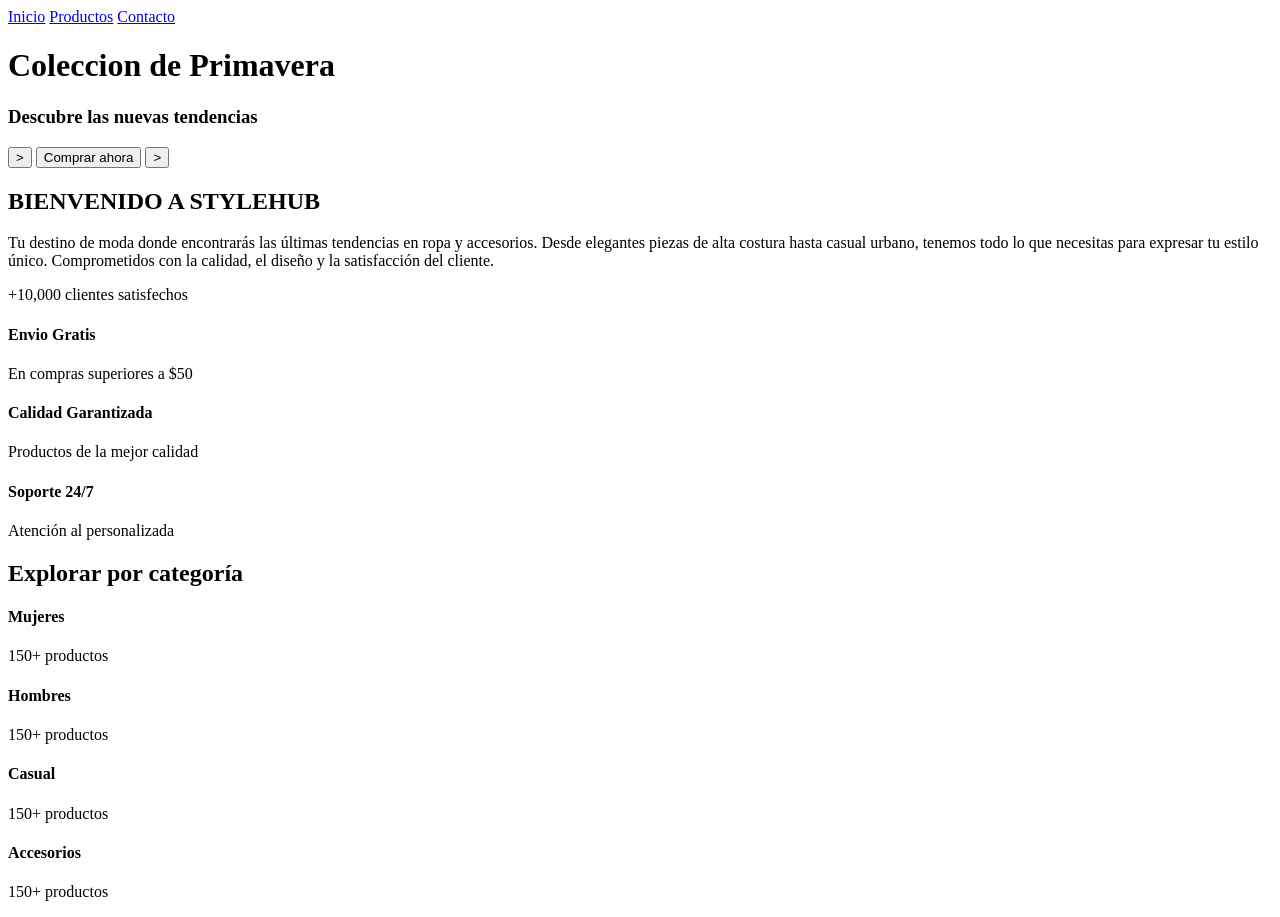
==== index.html @ bb552a4f "feat: structure and file about the images created." ====
<!DOCTYPE html>
<html lang="en">
<head>
    <meta charset="UTF-8">
    <meta name="viewport" content="width=device-width, initial-scale=1.0">
    <title>StyleHub</title>
</head>
<body>
    <nav>
        <a href="index.html">Inicio</a>
        <a href="productos.html">Productos</a>
        <a href="contacto.html">Contacto</a>
    </nav>
    <div class="Home-hero">
        <h1>Coleccion de Primavera</h1>
        <h3> Descubre las nuevas tendencias</h3>
        <button>></button>
        <button>Comprar ahora</button>
        <button>></button>
    </div>
     
    <div class="bienvenida">
        <h2>BIENVENIDO A STYLEHUB</h2>
        <p>Tu destino de moda donde encontrarás las últimas tendencias en ropa y accesorios. Desde elegantes piezas de alta costura hasta casual urbano, tenemos todo lo que necesitas para expresar tu estilo único. Comprometidos con la calidad, el diseño y la satisfacción del cliente.</p>
        <p>+10,000 clientes satisfechos</p>
    </div>

    <section class="caracteristicas">
<div class="contenedores">
<div class="EnvioGratis">
    <h4>Envio Gratis</h4>
    <p>En compras superiores a $50</p>
</div>
<div class="CalidadGarantizada">
    <h4>Calidad Garantizada</h4>
    <p>Productos de la mejor calidad</p>
</div>

<div class="Soporte24/7">
    <h4>Soporte 24/7</h4>
    <p>Atención al personalizada</p>
</div>

</div>
</section>

<section class="ExplorarPorCategoria">
    <h2>Explorar por categoría</h2>
    <div class="categorias">
        <div class="Mujeres">
            <h4>Mujeres</h4>
            <p>150+ productos</p>
        </div>

        
        <div class="Hombres">
            <h4>Hombres</h4>
            <p>150+ productos</p>
        </div>
        
        <div class="Casual">
            <h4>Casual</h4>
            <p>150+ productos</p>
        </div>
        
        <div class="Accesorios">
            <h4>Accesorios</h4>
            <p>150+ productos</p>
        </div>
    </div>

</section>
    
</body>
</html>
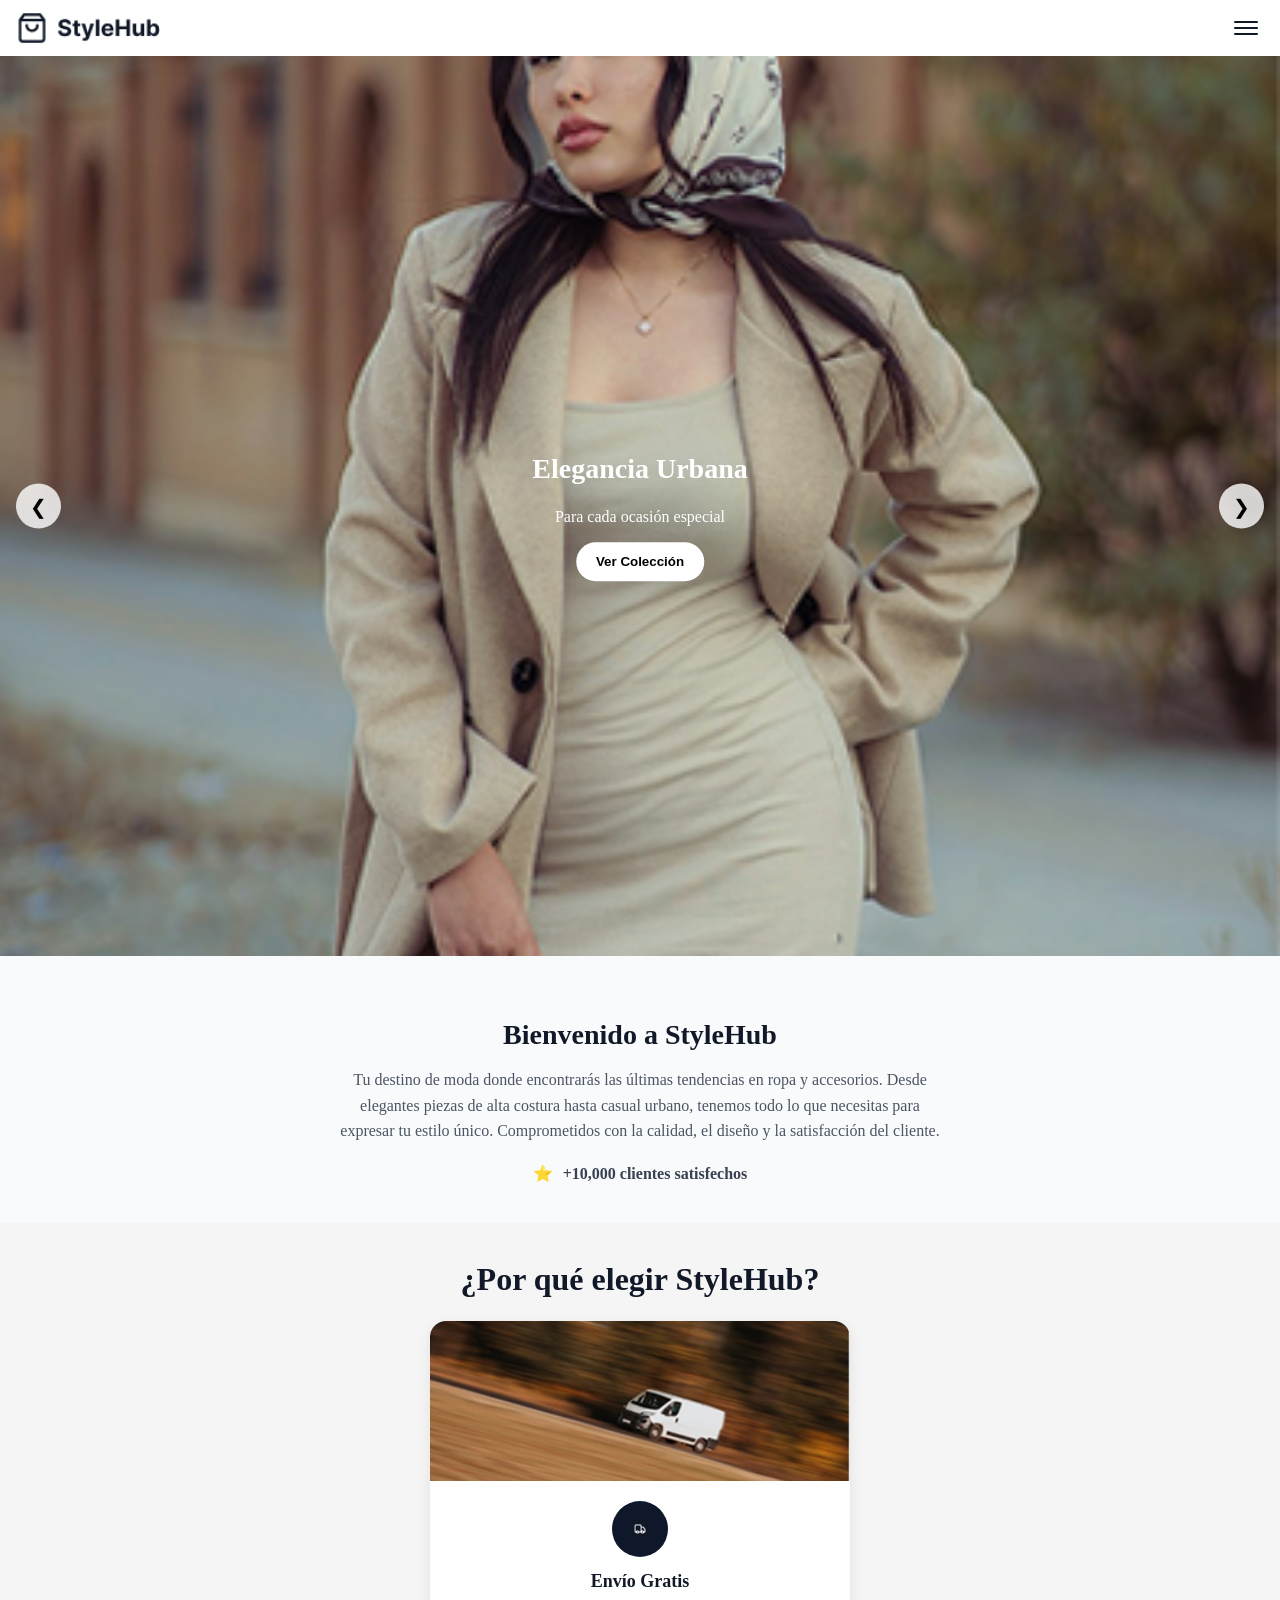
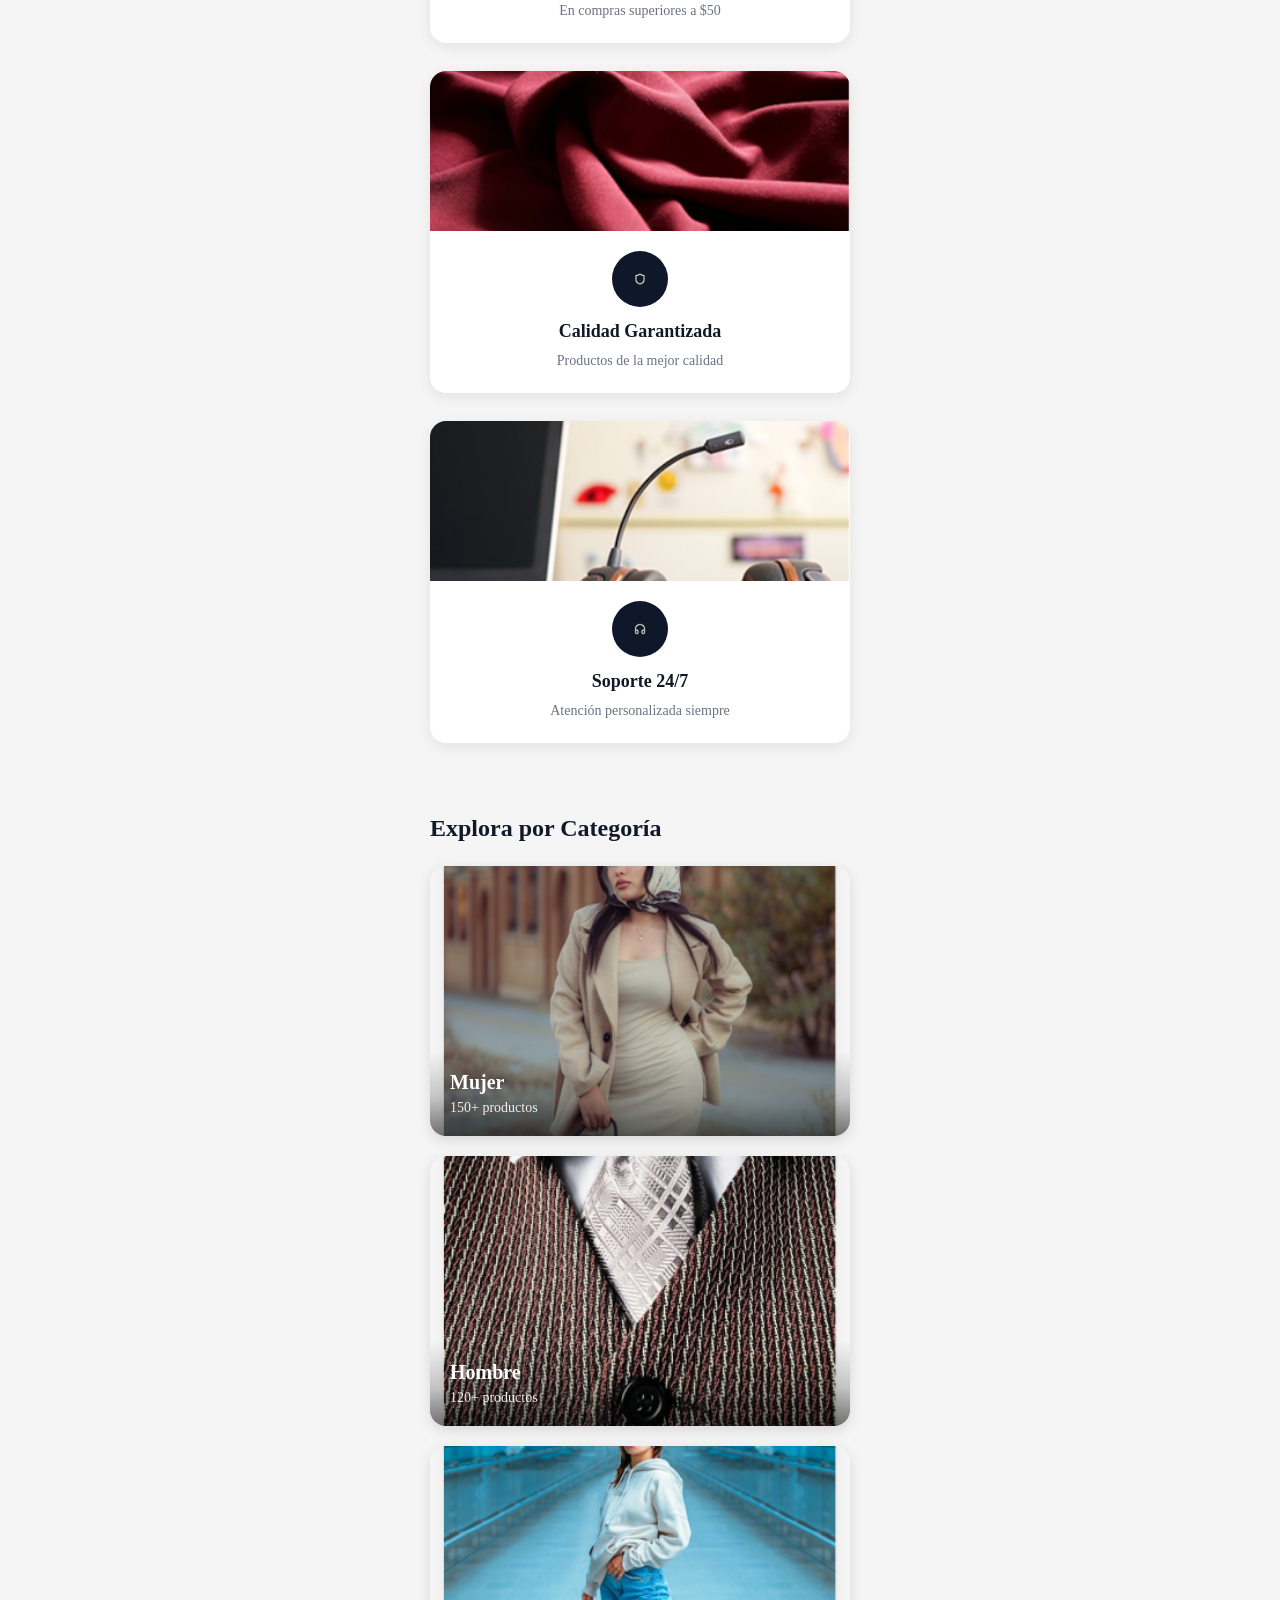
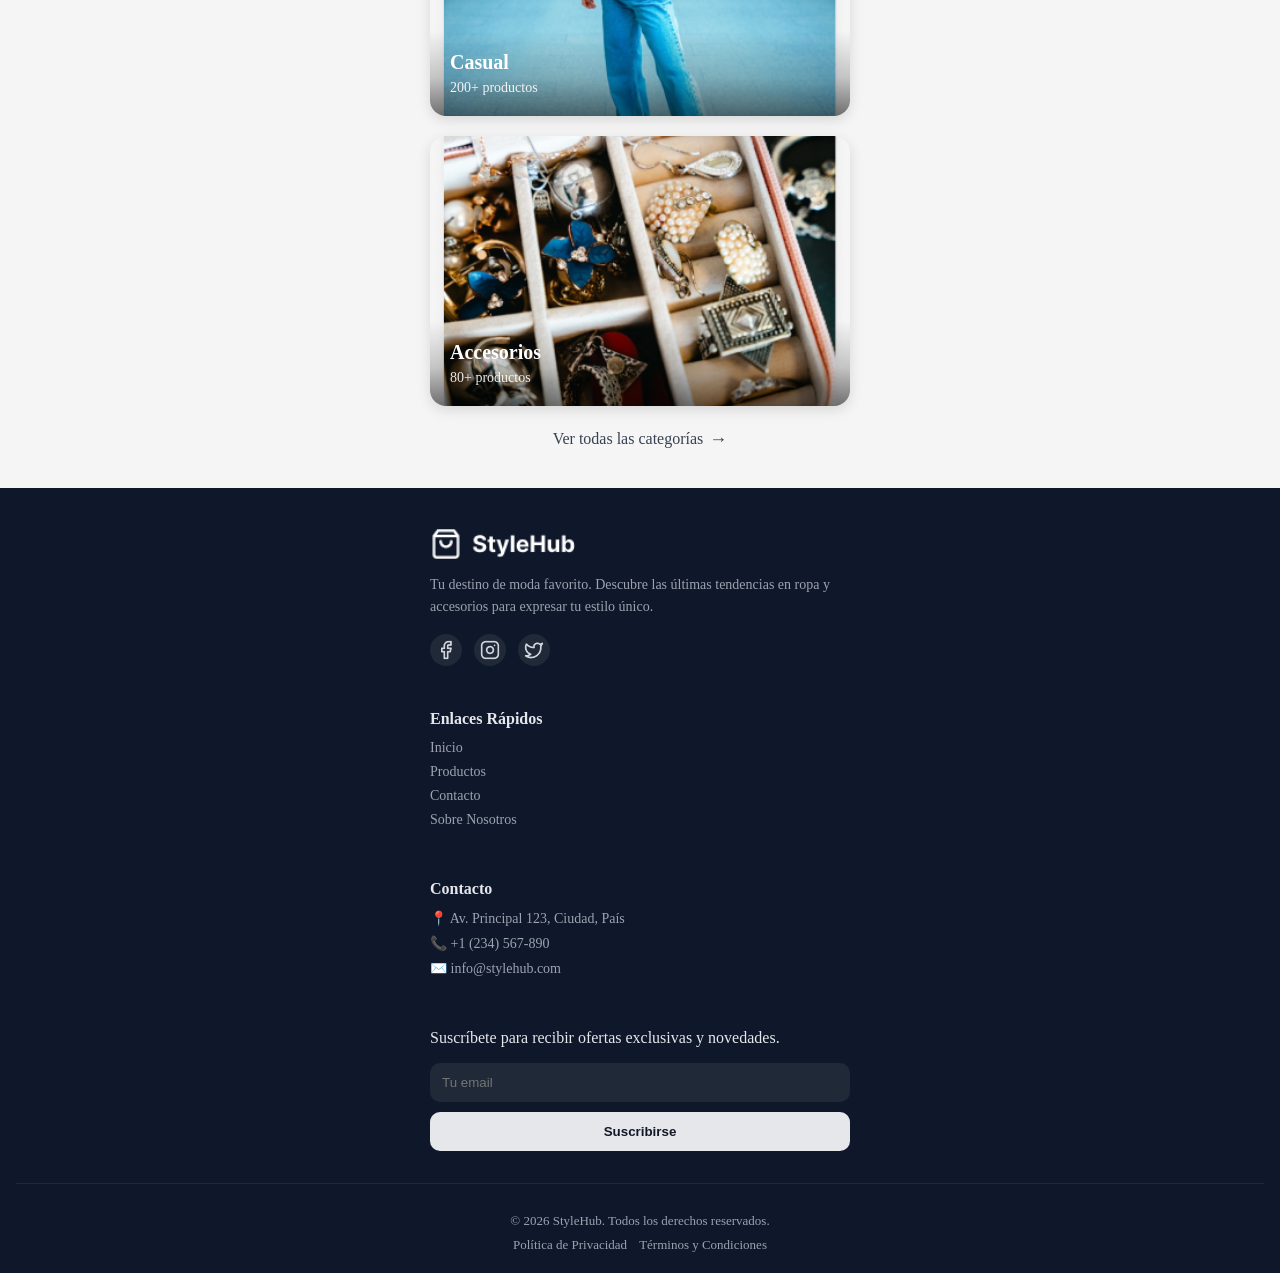
==== commit 965f1aab: "." ====
--- a/index.html
+++ b/index.html
@@ -4,72 +4,195 @@
     <meta charset="UTF-8">
     <meta name="viewport" content="width=device-width, initial-scale=1.0">
     <title>StyleHub</title>
+    <link rel="stylesheet" href="css/style.css">
 </head>
 <body>
-    <nav>
-        <a href="index.html">Inicio</a>
-        <a href="productos.html">Productos</a>
-        <a href="contacto.html">Contacto</a>
-    </nav>
-    <div class="Home-hero">
-        <h1>Coleccion de Primavera</h1>
-        <h3> Descubre las nuevas tendencias</h3>
-        <button>></button>
-        <button>Comprar ahora</button>
-        <button>></button>
+    <header class="header">
+  <div class="header__container">
+    
+    <div class="header__brand">
+      <img src="img/Link.png" alt="StyleHub">
+      </div>
+        <button class="header__menu" aria-label="Abrir menú">
+        <span></span>
+        <span></span>
+        <span></span>
+        </button>
+       </div>
+    </header>
+    <section class="hero">
+      <img src="img/Image (Elegancia Urbana) 1.png" alt="Elegancia Urbana">
+      <div class="hero__content">
+          <h1>Elegancia Urbana</h1>
+          <p>Para cada ocasión especial</p>
+          <button>Ver Colección</button>
+      </div>
+      <button class="hero__nav hero__nav--left">&#10094;</button>
+      <button class="hero__nav hero__nav--right">&#10095;</button>
+    </section>
+    <section class="info">
+       <div class="info__container">
+       <h2 class="info__title">Bienvenido a StyleHub</h2>
+       <p class="info__text">
+        Tu destino de moda donde encontrarás las últimas tendencias en ropa y accesorios.
+        Desde elegantes piezas de alta costura hasta casual urbano, tenemos todo lo que necesitas
+        para expresar tu estilo único. Comprometidos con la calidad, el diseño y la satisfacción del cliente.
+        </p>
+      <div class="info__rating">
+      ⭐ <span>+10,000 clientes satisfechos</span>
+      </div>
     </div>
-     
-    <div class="bienvenida">
-        <h2>BIENVENIDO A STYLEHUB</h2>
-        <p>Tu destino de moda donde encontrarás las últimas tendencias en ropa y accesorios. Desde elegantes piezas de alta costura hasta casual urbano, tenemos todo lo que necesitas para expresar tu estilo único. Comprometidos con la calidad, el diseño y la satisfacción del cliente.</p>
-        <p>+10,000 clientes satisfechos</p>
+    </section>
+
+   <section class="why">
+   <div class="why__container">
+    <h2 class="why__title">¿Por qué elegir StyleHub?</h2>
+
+    <div class="why__list">
+      <article class="why-card">
+        <div class="why-card__image">
+          <img src="img/Container (1).png" alt="Envío gratis">
+        </div>
+
+        <div class="why-card__content">
+          <div class="why-card__icon">
+            <img src="img/Container (4).png" alt="">
+          </div>
+          <h3 class="why-card__title">Envío Gratis</h3>
+          <p class="why-card__text">En compras superiores a $50</p>
+        </div>
+      </article>
+
+      <article class="why-card">
+        <div class="why-card__image">
+          <img src="img/Container (2).png" alt="Calidad garantizada">
+        </div>
+
+        <div class="why-card__content">
+          <div class="why-card__icon">
+            <img src="img/Container (5).png" alt="">
+          </div>
+          <h3 class="why-card__title">Calidad Garantizada</h3>
+          <p class="why-card__text">Productos de la mejor calidad</p>
+        </div>
+      </article>
+
+      <article class="why-card">
+        <div class="why-card__image">
+          <img src="img/Container (3).png" alt="Soporte 24/7">
+        </div>
+
+        <div class="why-card__content">
+          <div class="why-card__icon">
+            <img src="img/Container (6).png" alt="">
+          </div>
+          <h3 class="why-card__title">Soporte 24/7</h3>
+          <p class="why-card__text">Atención personalizada siempre</p>
+        </div>
+      </article>
+    </div>
+    </div>
+    </section>
+    <section class="categories">
+  <div class="categories__container">
+    <h2 class="categories__title">Explora por Categoría</h2>
+
+    <div class="categories__list">
+      <article class="category-card">
+        <img src="img/Link (6).png" alt="Categoría Mujer">
+        <div class="category-card__overlay">
+          <h3 class="category-card__title">Mujer</h3>
+          <p class="category-card__text">150+ productos</p>
+        </div>
+      </article>
+
+      <article class="category-card">
+        <img src="img/Link (3).png" alt="Categoría Hombre">
+        <div class="category-card__overlay">
+          <h3 class="category-card__title">Hombre</h3>
+          <p class="category-card__text">120+ productos</p>
+        </div>
+      </article>
+
+      <article class="category-card">
+        <img src="img/Link (4).png" alt="Categoría Casual">
+        <div class="category-card__overlay">
+          <h3 class="category-card__title">Casual</h3>
+          <p class="category-card__text">200+ productos</p>
+        </div>
+      </article>
+
+      <article class="category-card">
+        <img src="img/Link (5).png" alt="Categoría Accesorios">
+        <div class="category-card__overlay">
+          <h3 class="category-card__title">Accesorios</h3>
+          <p class="category-card__text">80+ productos</p>
+        </div>
+      </article>
     </div>
 
-    <section class="caracteristicas">
-<div class="contenedores">
-<div class="EnvioGratis">
-    <h4>Envio Gratis</h4>
-    <p>En compras superiores a $50</p>
-</div>
-<div class="CalidadGarantizada">
-    <h4>Calidad Garantizada</h4>
-    <p>Productos de la mejor calidad</p>
-</div>
+    <a href="#" class="categories__link">
+      Ver todas las categorías <span>→</span>
+    </a>
+  </div>
+</section>
+<footer class="footer">
+  <div class="footer__container">
 
-<div class="Soporte24/7">
-    <h4>Soporte 24/7</h4>
-    <p>Atención al personalizada</p>
-</div>
+    <!-- Marca -->
+    <div class="footer__brand">
+      <div class="footer__logo">
+        <img src="img/Group 1.png" alt="StyleHub">
+      </div>
+      <p class="footer__desc">
+        Tu destino de moda favorito. Descubre las últimas tendencias en ropa y accesorios para expresar tu estilo único.
+      </p>
 
-</div>
-</section>
-
-<section class="ExplorarPorCategoria">
-    <h2>Explorar por categoría</h2>
-    <div class="categorias">
-        <div class="Mujeres">
-            <h4>Mujeres</h4>
-            <p>150+ productos</p>
-        </div>
-
-        
-        <div class="Hombres">
-            <h4>Hombres</h4>
-            <p>150+ productos</p>
-        </div>
-        
-        <div class="Casual">
-            <h4>Casual</h4>
-            <p>150+ productos</p>
-        </div>
-        
-        <div class="Accesorios">
-            <h4>Accesorios</h4>
-            <p>150+ productos</p>
-        </div>
+      <div class="footer__social">
+        <span><img src="img/Link (7).png"></span>
+        <span><img src="img/Link (8).png"></span>
+        <span><img src="img/Link (9).png"></span>
+      </div>
     </div>
 
-</section>
-    
+    <!-- Enlaces -->
+    <div class="footer__section">
+      <h3>Enlaces Rápidos</h3>
+      <ul>
+        <li><a href="#">Inicio</a></li>
+        <li><a href="#">Productos</a></li>
+        <li><a href="#">Contacto</a></li>
+        <li><a href="#">Sobre Nosotros</a></li>
+      </ul>
+    </div>
+
+    <!-- Contacto -->
+    <div class="footer__section">
+      <h3>Contacto</h3>
+      <ul class="footer__contact">
+        <li>📍 Av. Principal 123, Ciudad, País</li>
+        <li>📞 +1 (234) 567-890</li>
+        <li>✉️ info@stylehub.com</li>
+      </ul>
+    </div>
+
+    <div class="footer__section">
+      <p>Suscríbete para recibir ofertas exclusivas y novedades.</p>
+      <form class="footer__form">
+        <input type="email" placeholder="Tu email">
+        <button type="submit">Suscribirse</button>
+      </form>
+    </div>
+
+  </div>
+
+  <div class="footer__bottom">
+    <p>© 2026 StyleHub. Todos los derechos reservados.</p>
+    <div class="footer__links">
+      <a href="#">Política de Privacidad</a>
+      <a href="#">Términos y Condiciones</a>
+    </div>
+  </div>
+</footer>
 </body>
 </html>
--- a/css/style.css
+++ b/css/style.css
@@ -0,0 +1,438 @@
+body {
+  margin: 0px;
+}
+
+.header {
+  background-color: #ffffff;
+  padding: 12px 16px;
+}
+.header__container {
+  display: flex;
+  align-items: center;
+  justify-content: space-between;
+}
+.header__brand {
+  height: 32px;
+}
+.header__brand img {
+  height: 100%;
+  width: auto;
+  display: block;
+  object-fit: contain;
+}
+.header__menu {
+  background: none;
+  border: none;
+  display: flex;
+  flex-direction: column;
+  gap: 4px;
+  cursor: pointer;
+}
+.header__menu span {
+  width: 24px;
+  height: 2px;
+  background-color: #111827;
+  border-radius: 2px;
+}
+
+.hero {
+  position: relative;
+  width: 100%;
+}
+.hero img {
+  width: 100%;
+  height: 100vh;
+  object-fit: cover;
+  display: block;
+}
+.hero__content {
+  position: absolute;
+  top: 50%;
+  left: 50%;
+  transform: translate(-50%, -50%);
+  text-align: center;
+  color: white;
+}
+.hero__content h1 {
+  font-size: 28px;
+  font-weight: 700;
+}
+.hero__content p {
+  font-size: 16px;
+  margin: 8px 0 16px;
+}
+.hero__content button {
+  padding: 12px 20px;
+  border: none;
+  border-radius: 20px;
+  background: white;
+  color: black;
+  font-weight: 600;
+}
+.hero__content button:hover {
+  background: #b1b2b3;
+}
+
+.hero {
+  position: relative;
+  width: 100%;
+}
+.hero img {
+  width: 100%;
+  height: 100vh;
+  object-fit: cover;
+  display: block;
+}
+.hero__content {
+  position: absolute;
+  top: 50%;
+  left: 50%;
+  transform: translate(-50%, -50%);
+  text-align: center;
+  color: white;
+  z-index: 2;
+}
+.hero__nav {
+  position: absolute;
+  top: 50%;
+  transform: translateY(-50%);
+  width: 45px;
+  height: 45px;
+  border-radius: 50%;
+  border: none;
+  background: rgba(255, 255, 255, 0.8);
+  color: black;
+  font-size: 20px;
+  cursor: pointer;
+  z-index: 2;
+  display: flex;
+  align-items: center;
+  justify-content: center;
+}
+.hero__nav--left {
+  left: 16px;
+}
+.hero__nav--right {
+  right: 16px;
+}
+
+.info {
+  padding: 40px 16px;
+  background-color: #f9fafb;
+}
+.info__container {
+  max-width: 600px;
+  margin: 0 auto;
+  text-align: center;
+}
+.info__title {
+  font-size: 28px;
+  font-weight: 700;
+  color: #111827;
+  margin-bottom: 16px;
+}
+.info__text {
+  font-size: 16px;
+  line-height: 1.6;
+  color: #4b5563;
+  margin-bottom: 20px;
+}
+.info__rating {
+  font-size: 16px;
+  font-weight: 600;
+  color: #374151;
+}
+.info__rating span {
+  margin-left: 6px;
+}
+
+.why {
+  padding: 40px 16px;
+  background-color: #f5f5f5;
+}
+
+.why__container {
+  max-width: 420px;
+  margin: 0 auto;
+}
+
+.why__title {
+  margin: 0 0 24px;
+  font-size: 32px;
+  font-weight: 800;
+  line-height: 1.05;
+  text-align: center;
+  color: #111827;
+}
+
+.why__list {
+  display: flex;
+  flex-direction: column;
+  gap: 28px;
+}
+
+.why-card {
+  background-color: #ffffff;
+  border-radius: 16px;
+  overflow: hidden;
+  box-shadow: 0 4px 14px rgba(0, 0, 0, 0.08);
+}
+
+.why-card__image {
+  width: 100%;
+  height: 160px;
+}
+
+.why-card__image img {
+  width: 100%;
+  height: 100%;
+  object-fit: cover;
+  display: block;
+}
+
+.why-card__content {
+  padding: 20px 16px 22px;
+  text-align: center;
+}
+
+.why-card__icon {
+  width: 56px;
+  height: 56px;
+  margin: 0 auto 14px;
+  border-radius: 50%;
+  background-color: #0f172a;
+  display: flex;
+  align-items: center;
+  justify-content: center;
+}
+
+.why-card__icon img {
+  width: 24px;
+  height: 24px;
+  object-fit: contain;
+  display: block;
+}
+
+.why-card__title {
+  margin: 0 0 8px;
+  font-size: 18px;
+  font-weight: 700;
+  color: #111827;
+}
+
+.why-card__text {
+  margin: 0;
+  font-size: 14px;
+  line-height: 1.5;
+  color: #6b7280;
+}
+
+.categories {
+  padding: 32px 16px 40px;
+  background-color: #f5f5f5;
+}
+
+.categories__container {
+  max-width: 420px;
+  margin: 0 auto;
+}
+
+.categories__title {
+  margin: 0 0 24px;
+  font-size: 24px;
+  font-weight: 800;
+  color: #111827;
+}
+
+.categories__list {
+  display: flex;
+  flex-direction: column;
+  gap: 20px;
+}
+
+.category-card {
+  position: relative;
+  border-radius: 16px;
+  overflow: hidden;
+  box-shadow: 0 4px 14px rgba(0, 0, 0, 0.12);
+}
+
+.category-card img {
+  width: 100%;
+  height: 270px;
+  object-fit: cover;
+  display: block;
+}
+
+.category-card__overlay {
+  position: absolute;
+  left: 0;
+  right: 0;
+  bottom: 0;
+  padding: 20px;
+  color: #ffffff;
+  background: linear-gradient(to top, rgba(0, 0, 0, 0.55) 0%, rgba(0, 0, 0, 0.2) 45%, rgba(0, 0, 0, 0) 100%);
+}
+
+.category-card__title {
+  margin: 0 0 6px;
+  font-size: 20px;
+  font-weight: 700;
+}
+
+.category-card__text {
+  margin: 0;
+  font-size: 14px;
+  color: rgba(255, 255, 255, 0.9);
+}
+
+.categories__link {
+  margin-top: 24px;
+  display: flex;
+  justify-content: center;
+  align-items: center;
+  gap: 6px;
+  font-size: 16px;
+  color: #374151;
+  text-decoration: none;
+}
+
+.categories__link span {
+  font-size: 18px;
+  line-height: 1;
+}
+
+.footer {
+  background-color: #0f172a;
+  color: #e5e7eb;
+  padding: 40px 16px 20px;
+}
+
+.footer__container {
+  max-width: 420px;
+  margin: 0 auto;
+  display: flex;
+  flex-direction: column;
+  gap: 28px;
+}
+
+/* Marca */
+.footer__logo {
+  height: 32px;
+  margin-bottom: 12px;
+}
+.footer__logo img {
+  height: 100%;
+  width: auto;
+  display: block;
+}
+
+.footer__desc {
+  font-size: 14px;
+  line-height: 1.6;
+  color: #9ca3af;
+  margin-bottom: 16px;
+}
+
+.footer__social {
+  display: flex;
+  gap: 12px;
+}
+.footer__social span {
+  width: 32px;
+  height: 32px;
+  border-radius: 50%;
+  background: #1f2937;
+  display: flex;
+  align-items: center;
+  justify-content: center;
+  font-size: 12px;
+  cursor: pointer;
+}
+
+/* Secciones */
+.footer__section h3 {
+  font-size: 16px;
+  font-weight: 700;
+  margin-bottom: 12px;
+}
+
+.footer__section ul {
+  list-style: none;
+  padding: 0;
+  margin: 0;
+}
+
+.footer__section li {
+  margin-bottom: 8px;
+  font-size: 14px;
+  color: #9ca3af;
+}
+
+.footer__section a {
+  color: #9ca3af;
+  text-decoration: none;
+}
+
+.footer__section a:hover {
+  color: #ffffff;
+}
+
+/* Contacto */
+.footer__contact li {
+  display: flex;
+  gap: 8px;
+}
+
+/* Newsletter */
+.footer__form {
+  display: flex;
+  flex-direction: column;
+  gap: 10px;
+}
+
+.footer__form input {
+  padding: 12px;
+  border-radius: 10px;
+  border: none;
+  background: #1f2937;
+  color: white;
+}
+
+.footer__form button {
+  padding: 12px;
+  border-radius: 10px;
+  border: none;
+  background: #e5e7eb;
+  color: #111827;
+  font-weight: 600;
+  cursor: pointer;
+}
+
+/* Bottom */
+.footer__bottom {
+  margin-top: 32px;
+  padding-top: 16px;
+  border-top: 1px solid #1f2937;
+  text-align: center;
+}
+
+.footer__bottom p {
+  font-size: 13px;
+  color: #9ca3af;
+  margin-bottom: 8px;
+}
+
+.footer__links {
+  display: flex;
+  justify-content: center;
+  gap: 12px;
+}
+
+.footer__links a {
+  font-size: 13px;
+  color: #9ca3af;
+  text-decoration: none;
+}
+
+/*# sourceMappingURL=style.css.map */
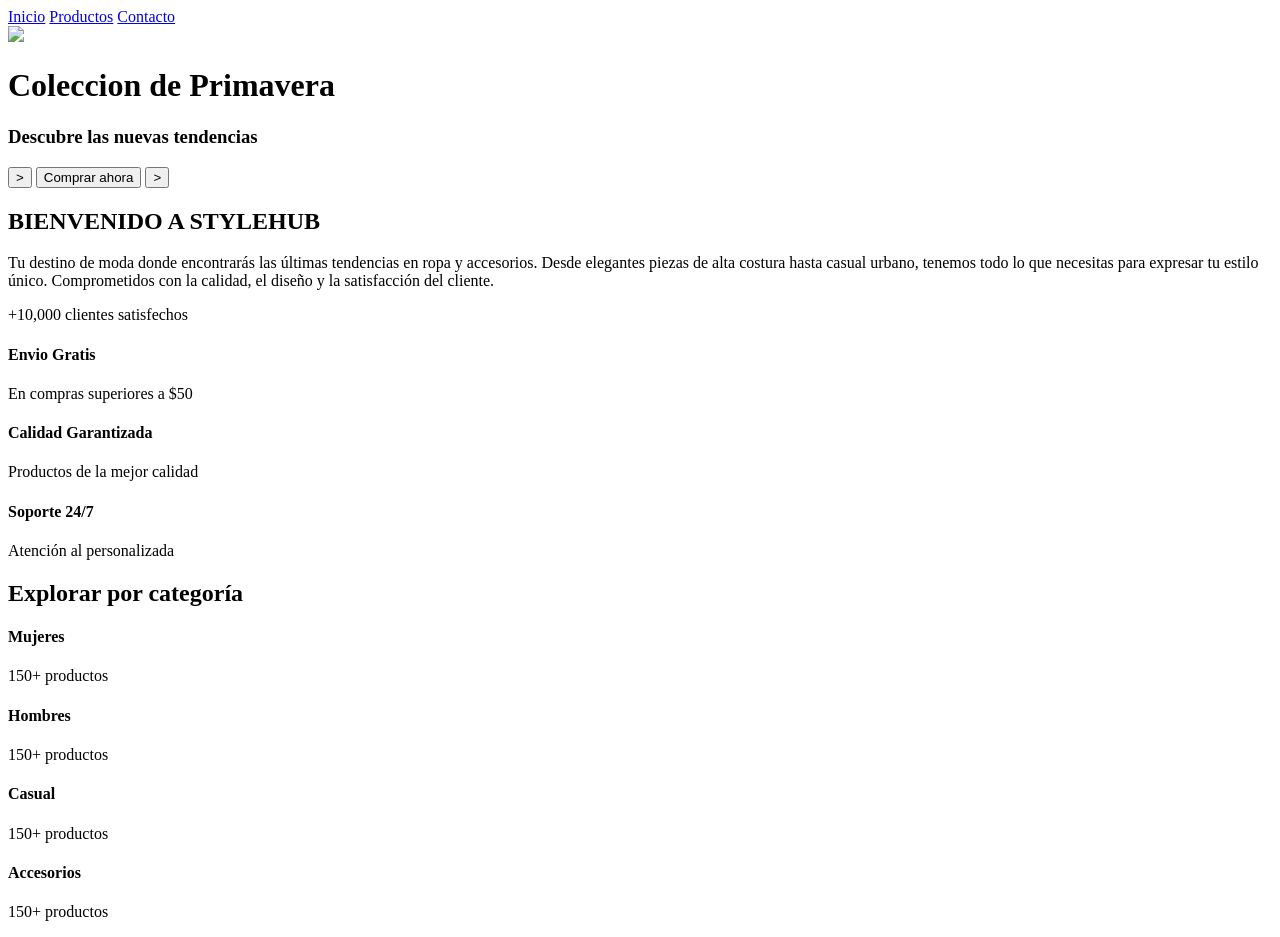
==== commit 854a12ee: "feat:Pantalla productos." ====
--- a/index.html
+++ b/index.html
@@ -4,195 +4,73 @@
     <meta charset="UTF-8">
     <meta name="viewport" content="width=device-width, initial-scale=1.0">
     <title>StyleHub</title>
-    <link rel="stylesheet" href="css/style.css">
 </head>
 <body>
-    <header class="header">
-  <div class="header__container">
-    
-    <div class="header__brand">
-      <img src="img/Link.png" alt="StyleHub">
-      </div>
-        <button class="header__menu" aria-label="Abrir menú">
-        <span></span>
-        <span></span>
-        <span></span>
-        </button>
-       </div>
-    </header>
-    <section class="hero">
-      <img src="img/Image (Elegancia Urbana) 1.png" alt="Elegancia Urbana">
-      <div class="hero__content">
-          <h1>Elegancia Urbana</h1>
-          <p>Para cada ocasión especial</p>
-          <button>Ver Colección</button>
-      </div>
-      <button class="hero__nav hero__nav--left">&#10094;</button>
-      <button class="hero__nav hero__nav--right">&#10095;</button>
-    </section>
-    <section class="info">
-       <div class="info__container">
-       <h2 class="info__title">Bienvenido a StyleHub</h2>
-       <p class="info__text">
-        Tu destino de moda donde encontrarás las últimas tendencias en ropa y accesorios.
-        Desde elegantes piezas de alta costura hasta casual urbano, tenemos todo lo que necesitas
-        para expresar tu estilo único. Comprometidos con la calidad, el diseño y la satisfacción del cliente.
-        </p>
-      <div class="info__rating">
-      ⭐ <span>+10,000 clientes satisfechos</span>
-      </div>
+    <nav>
+        <a href="index.html">Inicio</a>
+        <a href="productos.html">Productos</a>
+        <a href="contacto.html">Contacto</a>
+    </nav>
+    <div class="Home-hero">
+        <img src="/ProyectoTecweb2/TiendaDeRopa/src/public/Hero.jpg">
+        <h1>Coleccion de Primavera</h1>
+        <h3> Descubre las nuevas tendencias</h3>
+        <button>></button>
+        <button>Comprar ahora</button>
+        <button>></button>
     </div>
-    </section>
+     
+    <div class="bienvenida">
+        <h2>BIENVENIDO A STYLEHUB</h2>
+        <p>Tu destino de moda donde encontrarás las últimas tendencias en ropa y accesorios. Desde elegantes piezas de alta costura hasta casual urbano, tenemos todo lo que necesitas para expresar tu estilo único. Comprometidos con la calidad, el diseño y la satisfacción del cliente.</p>
+        <p>+10,000 clientes satisfechos</p>
+    </div>
 
-   <section class="why">
-   <div class="why__container">
-    <h2 class="why__title">¿Por qué elegir StyleHub?</h2>
+    <section class="caracteristicas">
+<div class="contenedores">
+<div class="EnvioGratis">
+    <h4>Envio Gratis</h4>
+    <p>En compras superiores a $50</p>
+</div>
+<div class="CalidadGarantizada">
+    <h4>Calidad Garantizada</h4>
+    <p>Productos de la mejor calidad</p>
+</div>
 
-    <div class="why__list">
-      <article class="why-card">
-        <div class="why-card__image">
-          <img src="img/Container (1).png" alt="Envío gratis">
+<div class="Soporte24/7">
+    <h4>Soporte 24/7</h4>
+    <p>Atención al personalizada</p>
+</div>
+
+</div>
+</section>
+
+<section class="ExplorarPorCategoria">
+    <h2>Explorar por categoría</h2>
+    <div class="categorias">
+        <div class="Mujeres">
+            <h4>Mujeres</h4>
+            <p>150+ productos</p>
         </div>
 
-        <div class="why-card__content">
-          <div class="why-card__icon">
-            <img src="img/Container (4).png" alt="">
-          </div>
-          <h3 class="why-card__title">Envío Gratis</h3>
-          <p class="why-card__text">En compras superiores a $50</p>
+        
+        <div class="Hombres">
+            <h4>Hombres</h4>
+            <p>150+ productos</p>
         </div>
-      </article>
-
-      <article class="why-card">
-        <div class="why-card__image">
-          <img src="img/Container (2).png" alt="Calidad garantizada">
+        
+        <div class="Casual">
+            <h4>Casual</h4>
+            <p>150+ productos</p>
         </div>
-
-        <div class="why-card__content">
-          <div class="why-card__icon">
-            <img src="img/Container (5).png" alt="">
-          </div>
-          <h3 class="why-card__title">Calidad Garantizada</h3>
-          <p class="why-card__text">Productos de la mejor calidad</p>
+        
+        <div class="Accesorios">
+            <h4>Accesorios</h4>
+            <p>150+ productos</p>
         </div>
-      </article>
-
-      <article class="why-card">
-        <div class="why-card__image">
-          <img src="img/Container (3).png" alt="Soporte 24/7">
-        </div>
-
-        <div class="why-card__content">
-          <div class="why-card__icon">
-            <img src="img/Container (6).png" alt="">
-          </div>
-          <h3 class="why-card__title">Soporte 24/7</h3>
-          <p class="why-card__text">Atención personalizada siempre</p>
-        </div>
-      </article>
-    </div>
-    </div>
-    </section>
-    <section class="categories">
-  <div class="categories__container">
-    <h2 class="categories__title">Explora por Categoría</h2>
-
-    <div class="categories__list">
-      <article class="category-card">
-        <img src="img/Link (6).png" alt="Categoría Mujer">
-        <div class="category-card__overlay">
-          <h3 class="category-card__title">Mujer</h3>
-          <p class="category-card__text">150+ productos</p>
-        </div>
-      </article>
-
-      <article class="category-card">
-        <img src="img/Link (3).png" alt="Categoría Hombre">
-        <div class="category-card__overlay">
-          <h3 class="category-card__title">Hombre</h3>
-          <p class="category-card__text">120+ productos</p>
-        </div>
-      </article>
-
-      <article class="category-card">
-        <img src="img/Link (4).png" alt="Categoría Casual">
-        <div class="category-card__overlay">
-          <h3 class="category-card__title">Casual</h3>
-          <p class="category-card__text">200+ productos</p>
-        </div>
-      </article>
-
-      <article class="category-card">
-        <img src="img/Link (5).png" alt="Categoría Accesorios">
-        <div class="category-card__overlay">
-          <h3 class="category-card__title">Accesorios</h3>
-          <p class="category-card__text">80+ productos</p>
-        </div>
-      </article>
     </div>
 
-    <a href="#" class="categories__link">
-      Ver todas las categorías <span>→</span>
-    </a>
-  </div>
 </section>
-<footer class="footer">
-  <div class="footer__container">
-
-    <!-- Marca -->
-    <div class="footer__brand">
-      <div class="footer__logo">
-        <img src="img/Group 1.png" alt="StyleHub">
-      </div>
-      <p class="footer__desc">
-        Tu destino de moda favorito. Descubre las últimas tendencias en ropa y accesorios para expresar tu estilo único.
-      </p>
-
-      <div class="footer__social">
-        <span><img src="img/Link (7).png"></span>
-        <span><img src="img/Link (8).png"></span>
-        <span><img src="img/Link (9).png"></span>
-      </div>
-    </div>
-
-    <!-- Enlaces -->
-    <div class="footer__section">
-      <h3>Enlaces Rápidos</h3>
-      <ul>
-        <li><a href="#">Inicio</a></li>
-        <li><a href="#">Productos</a></li>
-        <li><a href="#">Contacto</a></li>
-        <li><a href="#">Sobre Nosotros</a></li>
-      </ul>
-    </div>
-
-    <!-- Contacto -->
-    <div class="footer__section">
-      <h3>Contacto</h3>
-      <ul class="footer__contact">
-        <li>📍 Av. Principal 123, Ciudad, País</li>
-        <li>📞 +1 (234) 567-890</li>
-        <li>✉️ info@stylehub.com</li>
-      </ul>
-    </div>
-
-    <div class="footer__section">
-      <p>Suscríbete para recibir ofertas exclusivas y novedades.</p>
-      <form class="footer__form">
-        <input type="email" placeholder="Tu email">
-        <button type="submit">Suscribirse</button>
-      </form>
-    </div>
-
-  </div>
-
-  <div class="footer__bottom">
-    <p>© 2026 StyleHub. Todos los derechos reservados.</p>
-    <div class="footer__links">
-      <a href="#">Política de Privacidad</a>
-      <a href="#">Términos y Condiciones</a>
-    </div>
-  </div>
-</footer>
+    
 </body>
 </html>
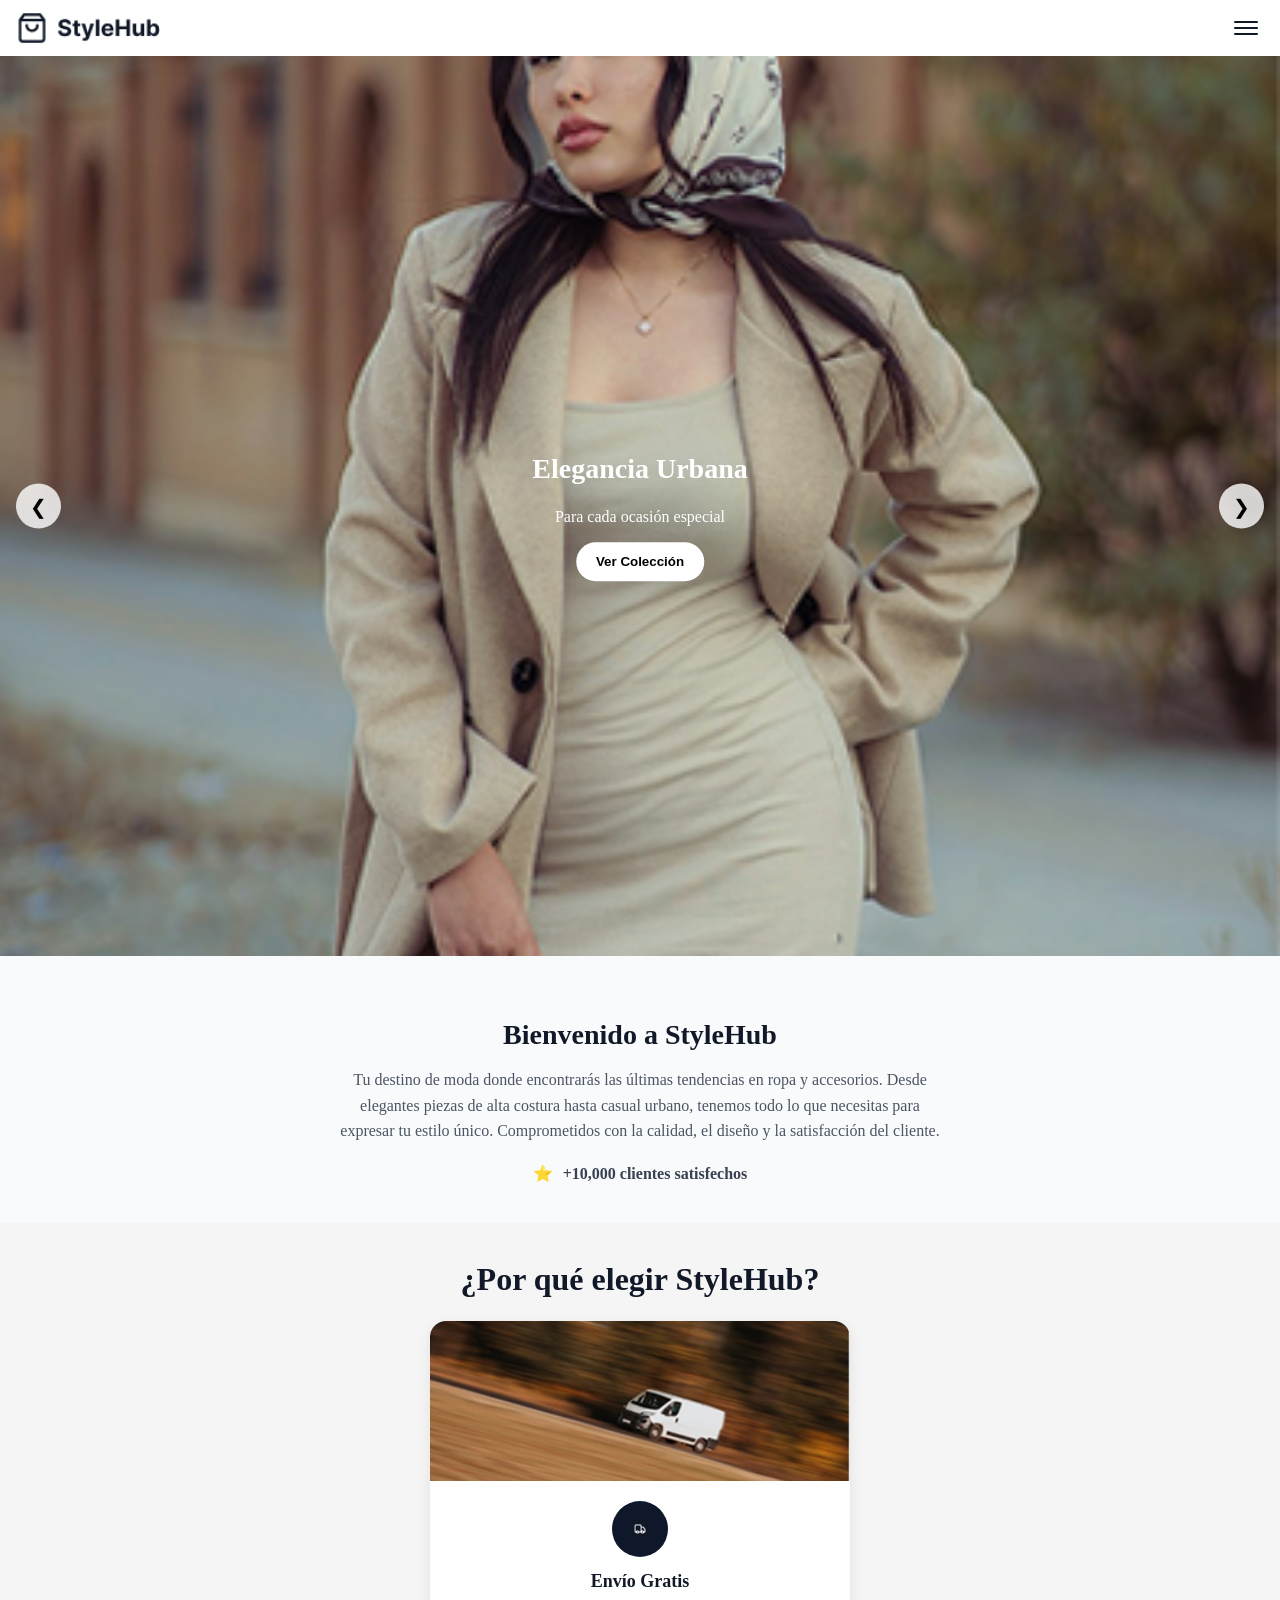
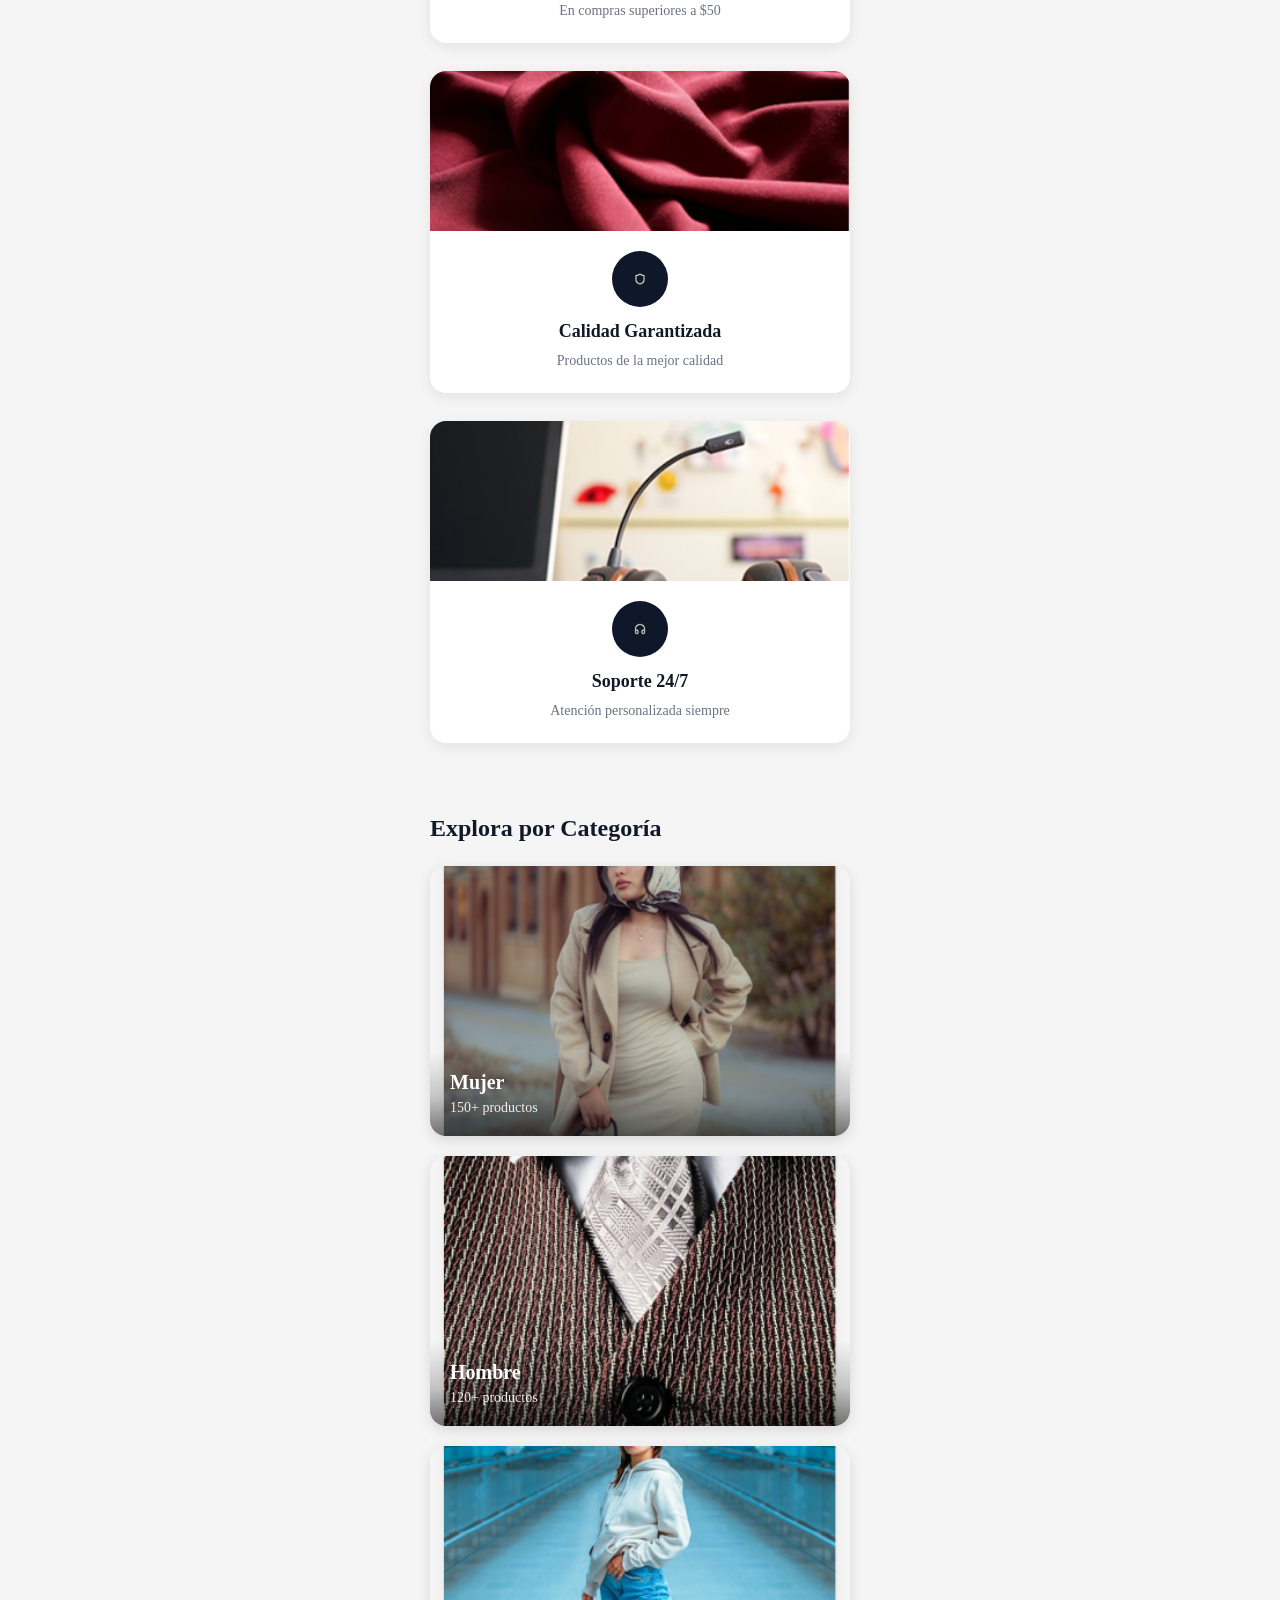
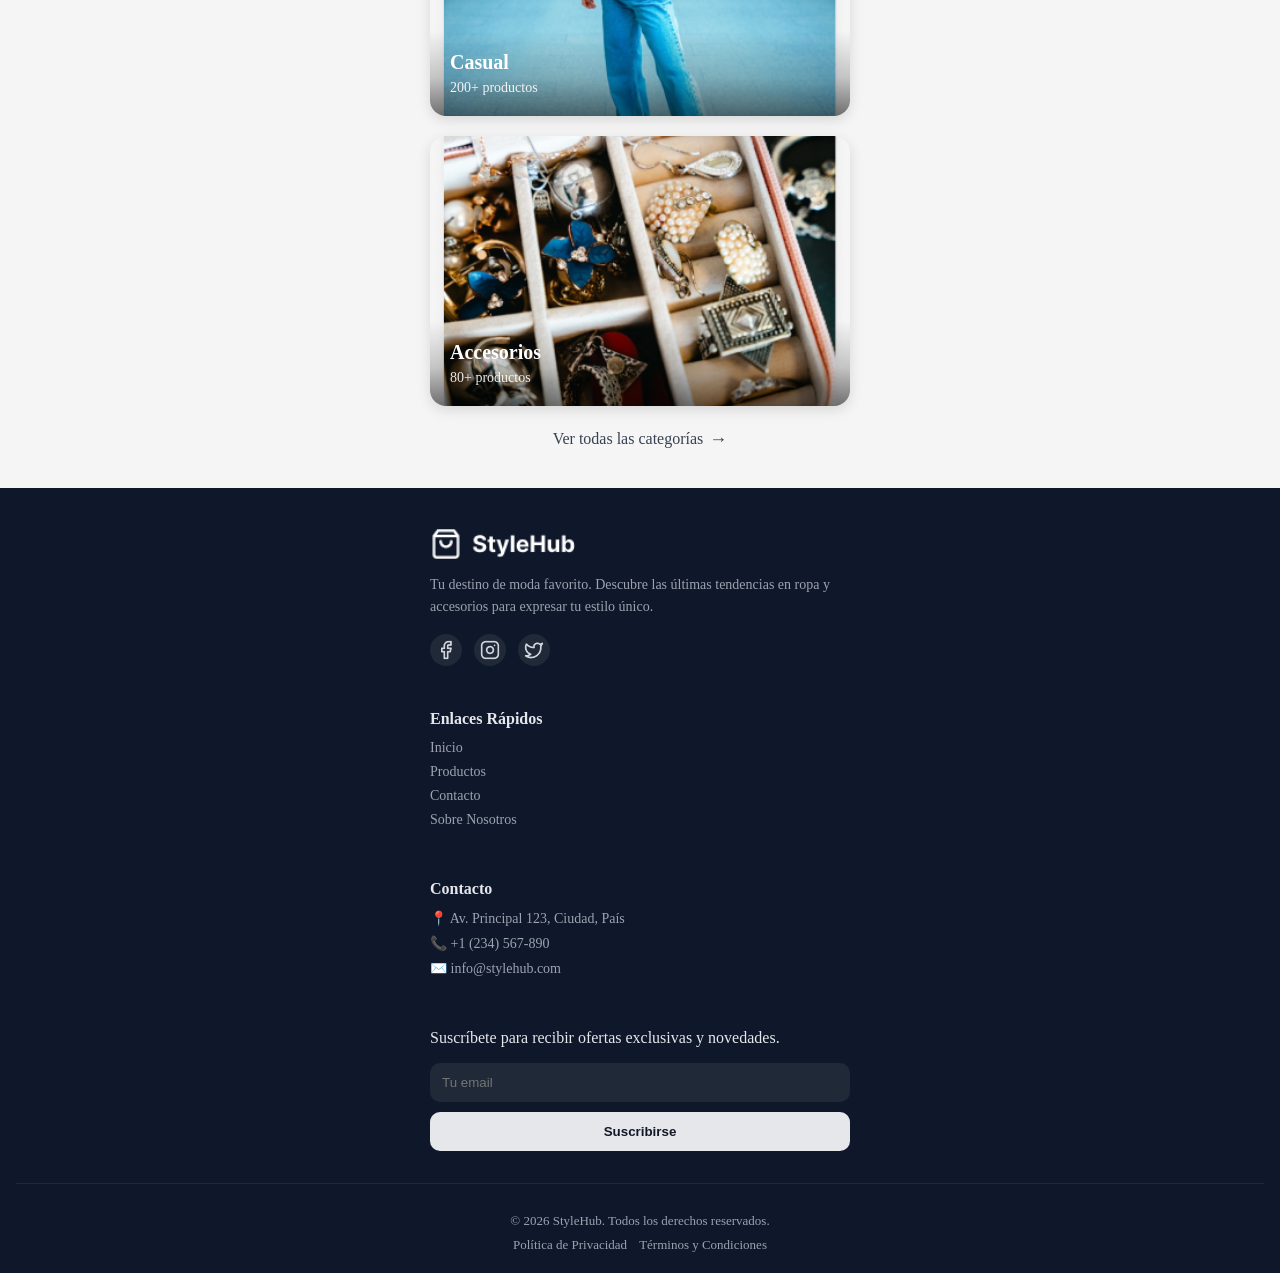
==== commit d2afdd4c: "Merge branch 'main' into Productos" ====
--- a/index.html
+++ b/index.html
@@ -4,73 +4,195 @@
     <meta charset="UTF-8">
     <meta name="viewport" content="width=device-width, initial-scale=1.0">
     <title>StyleHub</title>
+    <link rel="stylesheet" href="css/style.css">
 </head>
 <body>
-    <nav>
-        <a href="index.html">Inicio</a>
-        <a href="productos.html">Productos</a>
-        <a href="contacto.html">Contacto</a>
-    </nav>
-    <div class="Home-hero">
-        <img src="/ProyectoTecweb2/TiendaDeRopa/src/public/Hero.jpg">
-        <h1>Coleccion de Primavera</h1>
-        <h3> Descubre las nuevas tendencias</h3>
-        <button>></button>
-        <button>Comprar ahora</button>
-        <button>></button>
+    <header class="header">
+  <div class="header__container">
+    
+    <div class="header__brand">
+      <img src="img/Link.png" alt="StyleHub">
+      </div>
+        <button class="header__menu" aria-label="Abrir menú">
+        <span></span>
+        <span></span>
+        <span></span>
+        </button>
+       </div>
+    </header>
+    <section class="hero">
+      <img src="img/Image (Elegancia Urbana) 1.png" alt="Elegancia Urbana">
+      <div class="hero__content">
+          <h1>Elegancia Urbana</h1>
+          <p>Para cada ocasión especial</p>
+          <button>Ver Colección</button>
+      </div>
+      <button class="hero__nav hero__nav--left">&#10094;</button>
+      <button class="hero__nav hero__nav--right">&#10095;</button>
+    </section>
+    <section class="info">
+       <div class="info__container">
+       <h2 class="info__title">Bienvenido a StyleHub</h2>
+       <p class="info__text">
+        Tu destino de moda donde encontrarás las últimas tendencias en ropa y accesorios.
+        Desde elegantes piezas de alta costura hasta casual urbano, tenemos todo lo que necesitas
+        para expresar tu estilo único. Comprometidos con la calidad, el diseño y la satisfacción del cliente.
+        </p>
+      <div class="info__rating">
+      ⭐ <span>+10,000 clientes satisfechos</span>
+      </div>
     </div>
-     
-    <div class="bienvenida">
-        <h2>BIENVENIDO A STYLEHUB</h2>
-        <p>Tu destino de moda donde encontrarás las últimas tendencias en ropa y accesorios. Desde elegantes piezas de alta costura hasta casual urbano, tenemos todo lo que necesitas para expresar tu estilo único. Comprometidos con la calidad, el diseño y la satisfacción del cliente.</p>
-        <p>+10,000 clientes satisfechos</p>
+    </section>
+
+   <section class="why">
+   <div class="why__container">
+    <h2 class="why__title">¿Por qué elegir StyleHub?</h2>
+
+    <div class="why__list">
+      <article class="why-card">
+        <div class="why-card__image">
+          <img src="img/Container (1).png" alt="Envío gratis">
+        </div>
+
+        <div class="why-card__content">
+          <div class="why-card__icon">
+            <img src="img/Container (4).png" alt="">
+          </div>
+          <h3 class="why-card__title">Envío Gratis</h3>
+          <p class="why-card__text">En compras superiores a $50</p>
+        </div>
+      </article>
+
+      <article class="why-card">
+        <div class="why-card__image">
+          <img src="img/Container (2).png" alt="Calidad garantizada">
+        </div>
+
+        <div class="why-card__content">
+          <div class="why-card__icon">
+            <img src="img/Container (5).png" alt="">
+          </div>
+          <h3 class="why-card__title">Calidad Garantizada</h3>
+          <p class="why-card__text">Productos de la mejor calidad</p>
+        </div>
+      </article>
+
+      <article class="why-card">
+        <div class="why-card__image">
+          <img src="img/Container (3).png" alt="Soporte 24/7">
+        </div>
+
+        <div class="why-card__content">
+          <div class="why-card__icon">
+            <img src="img/Container (6).png" alt="">
+          </div>
+          <h3 class="why-card__title">Soporte 24/7</h3>
+          <p class="why-card__text">Atención personalizada siempre</p>
+        </div>
+      </article>
+    </div>
+    </div>
+    </section>
+    <section class="categories">
+  <div class="categories__container">
+    <h2 class="categories__title">Explora por Categoría</h2>
+
+    <div class="categories__list">
+      <article class="category-card">
+        <img src="img/Link (6).png" alt="Categoría Mujer">
+        <div class="category-card__overlay">
+          <h3 class="category-card__title">Mujer</h3>
+          <p class="category-card__text">150+ productos</p>
+        </div>
+      </article>
+
+      <article class="category-card">
+        <img src="img/Link (3).png" alt="Categoría Hombre">
+        <div class="category-card__overlay">
+          <h3 class="category-card__title">Hombre</h3>
+          <p class="category-card__text">120+ productos</p>
+        </div>
+      </article>
+
+      <article class="category-card">
+        <img src="img/Link (4).png" alt="Categoría Casual">
+        <div class="category-card__overlay">
+          <h3 class="category-card__title">Casual</h3>
+          <p class="category-card__text">200+ productos</p>
+        </div>
+      </article>
+
+      <article class="category-card">
+        <img src="img/Link (5).png" alt="Categoría Accesorios">
+        <div class="category-card__overlay">
+          <h3 class="category-card__title">Accesorios</h3>
+          <p class="category-card__text">80+ productos</p>
+        </div>
+      </article>
     </div>
 
-    <section class="caracteristicas">
-<div class="contenedores">
-<div class="EnvioGratis">
-    <h4>Envio Gratis</h4>
-    <p>En compras superiores a $50</p>
-</div>
-<div class="CalidadGarantizada">
-    <h4>Calidad Garantizada</h4>
-    <p>Productos de la mejor calidad</p>
-</div>
+    <a href="#" class="categories__link">
+      Ver todas las categorías <span>→</span>
+    </a>
+  </div>
+</section>
+<footer class="footer">
+  <div class="footer__container">
 
-<div class="Soporte24/7">
-    <h4>Soporte 24/7</h4>
-    <p>Atención al personalizada</p>
-</div>
+    <!-- Marca -->
+    <div class="footer__brand">
+      <div class="footer__logo">
+        <img src="img/Group 1.png" alt="StyleHub">
+      </div>
+      <p class="footer__desc">
+        Tu destino de moda favorito. Descubre las últimas tendencias en ropa y accesorios para expresar tu estilo único.
+      </p>
 
-</div>
-</section>
-
-<section class="ExplorarPorCategoria">
-    <h2>Explorar por categoría</h2>
-    <div class="categorias">
-        <div class="Mujeres">
-            <h4>Mujeres</h4>
-            <p>150+ productos</p>
-        </div>
-
-        
-        <div class="Hombres">
-            <h4>Hombres</h4>
-            <p>150+ productos</p>
-        </div>
-        
-        <div class="Casual">
-            <h4>Casual</h4>
-            <p>150+ productos</p>
-        </div>
-        
-        <div class="Accesorios">
-            <h4>Accesorios</h4>
-            <p>150+ productos</p>
-        </div>
+      <div class="footer__social">
+        <span><img src="img/Link (7).png"></span>
+        <span><img src="img/Link (8).png"></span>
+        <span><img src="img/Link (9).png"></span>
+      </div>
     </div>
 
-</section>
-    
+    <!-- Enlaces -->
+    <div class="footer__section">
+      <h3>Enlaces Rápidos</h3>
+      <ul>
+        <li><a href="#">Inicio</a></li>
+        <li><a href="#">Productos</a></li>
+        <li><a href="#">Contacto</a></li>
+        <li><a href="#">Sobre Nosotros</a></li>
+      </ul>
+    </div>
+
+    <!-- Contacto -->
+    <div class="footer__section">
+      <h3>Contacto</h3>
+      <ul class="footer__contact">
+        <li>📍 Av. Principal 123, Ciudad, País</li>
+        <li>📞 +1 (234) 567-890</li>
+        <li>✉️ info@stylehub.com</li>
+      </ul>
+    </div>
+
+    <div class="footer__section">
+      <p>Suscríbete para recibir ofertas exclusivas y novedades.</p>
+      <form class="footer__form">
+        <input type="email" placeholder="Tu email">
+        <button type="submit">Suscribirse</button>
+      </form>
+    </div>
+
+  </div>
+
+  <div class="footer__bottom">
+    <p>© 2026 StyleHub. Todos los derechos reservados.</p>
+    <div class="footer__links">
+      <a href="#">Política de Privacidad</a>
+      <a href="#">Términos y Condiciones</a>
+    </div>
+  </div>
+</footer>
 </body>
 </html>
--- a/css/style.css
+++ b/css/style.css
@@ -0,0 +1,438 @@
+body {
+  margin: 0px;
+}
+
+.header {
+  background-color: #ffffff;
+  padding: 12px 16px;
+}
+.header__container {
+  display: flex;
+  align-items: center;
+  justify-content: space-between;
+}
+.header__brand {
+  height: 32px;
+}
+.header__brand img {
+  height: 100%;
+  width: auto;
+  display: block;
+  object-fit: contain;
+}
+.header__menu {
+  background: none;
+  border: none;
+  display: flex;
+  flex-direction: column;
+  gap: 4px;
+  cursor: pointer;
+}
+.header__menu span {
+  width: 24px;
+  height: 2px;
+  background-color: #111827;
+  border-radius: 2px;
+}
+
+.hero {
+  position: relative;
+  width: 100%;
+}
+.hero img {
+  width: 100%;
+  height: 100vh;
+  object-fit: cover;
+  display: block;
+}
+.hero__content {
+  position: absolute;
+  top: 50%;
+  left: 50%;
+  transform: translate(-50%, -50%);
+  text-align: center;
+  color: white;
+}
+.hero__content h1 {
+  font-size: 28px;
+  font-weight: 700;
+}
+.hero__content p {
+  font-size: 16px;
+  margin: 8px 0 16px;
+}
+.hero__content button {
+  padding: 12px 20px;
+  border: none;
+  border-radius: 20px;
+  background: white;
+  color: black;
+  font-weight: 600;
+}
+.hero__content button:hover {
+  background: #b1b2b3;
+}
+
+.hero {
+  position: relative;
+  width: 100%;
+}
+.hero img {
+  width: 100%;
+  height: 100vh;
+  object-fit: cover;
+  display: block;
+}
+.hero__content {
+  position: absolute;
+  top: 50%;
+  left: 50%;
+  transform: translate(-50%, -50%);
+  text-align: center;
+  color: white;
+  z-index: 2;
+}
+.hero__nav {
+  position: absolute;
+  top: 50%;
+  transform: translateY(-50%);
+  width: 45px;
+  height: 45px;
+  border-radius: 50%;
+  border: none;
+  background: rgba(255, 255, 255, 0.8);
+  color: black;
+  font-size: 20px;
+  cursor: pointer;
+  z-index: 2;
+  display: flex;
+  align-items: center;
+  justify-content: center;
+}
+.hero__nav--left {
+  left: 16px;
+}
+.hero__nav--right {
+  right: 16px;
+}
+
+.info {
+  padding: 40px 16px;
+  background-color: #f9fafb;
+}
+.info__container {
+  max-width: 600px;
+  margin: 0 auto;
+  text-align: center;
+}
+.info__title {
+  font-size: 28px;
+  font-weight: 700;
+  color: #111827;
+  margin-bottom: 16px;
+}
+.info__text {
+  font-size: 16px;
+  line-height: 1.6;
+  color: #4b5563;
+  margin-bottom: 20px;
+}
+.info__rating {
+  font-size: 16px;
+  font-weight: 600;
+  color: #374151;
+}
+.info__rating span {
+  margin-left: 6px;
+}
+
+.why {
+  padding: 40px 16px;
+  background-color: #f5f5f5;
+}
+
+.why__container {
+  max-width: 420px;
+  margin: 0 auto;
+}
+
+.why__title {
+  margin: 0 0 24px;
+  font-size: 32px;
+  font-weight: 800;
+  line-height: 1.05;
+  text-align: center;
+  color: #111827;
+}
+
+.why__list {
+  display: flex;
+  flex-direction: column;
+  gap: 28px;
+}
+
+.why-card {
+  background-color: #ffffff;
+  border-radius: 16px;
+  overflow: hidden;
+  box-shadow: 0 4px 14px rgba(0, 0, 0, 0.08);
+}
+
+.why-card__image {
+  width: 100%;
+  height: 160px;
+}
+
+.why-card__image img {
+  width: 100%;
+  height: 100%;
+  object-fit: cover;
+  display: block;
+}
+
+.why-card__content {
+  padding: 20px 16px 22px;
+  text-align: center;
+}
+
+.why-card__icon {
+  width: 56px;
+  height: 56px;
+  margin: 0 auto 14px;
+  border-radius: 50%;
+  background-color: #0f172a;
+  display: flex;
+  align-items: center;
+  justify-content: center;
+}
+
+.why-card__icon img {
+  width: 24px;
+  height: 24px;
+  object-fit: contain;
+  display: block;
+}
+
+.why-card__title {
+  margin: 0 0 8px;
+  font-size: 18px;
+  font-weight: 700;
+  color: #111827;
+}
+
+.why-card__text {
+  margin: 0;
+  font-size: 14px;
+  line-height: 1.5;
+  color: #6b7280;
+}
+
+.categories {
+  padding: 32px 16px 40px;
+  background-color: #f5f5f5;
+}
+
+.categories__container {
+  max-width: 420px;
+  margin: 0 auto;
+}
+
+.categories__title {
+  margin: 0 0 24px;
+  font-size: 24px;
+  font-weight: 800;
+  color: #111827;
+}
+
+.categories__list {
+  display: flex;
+  flex-direction: column;
+  gap: 20px;
+}
+
+.category-card {
+  position: relative;
+  border-radius: 16px;
+  overflow: hidden;
+  box-shadow: 0 4px 14px rgba(0, 0, 0, 0.12);
+}
+
+.category-card img {
+  width: 100%;
+  height: 270px;
+  object-fit: cover;
+  display: block;
+}
+
+.category-card__overlay {
+  position: absolute;
+  left: 0;
+  right: 0;
+  bottom: 0;
+  padding: 20px;
+  color: #ffffff;
+  background: linear-gradient(to top, rgba(0, 0, 0, 0.55) 0%, rgba(0, 0, 0, 0.2) 45%, rgba(0, 0, 0, 0) 100%);
+}
+
+.category-card__title {
+  margin: 0 0 6px;
+  font-size: 20px;
+  font-weight: 700;
+}
+
+.category-card__text {
+  margin: 0;
+  font-size: 14px;
+  color: rgba(255, 255, 255, 0.9);
+}
+
+.categories__link {
+  margin-top: 24px;
+  display: flex;
+  justify-content: center;
+  align-items: center;
+  gap: 6px;
+  font-size: 16px;
+  color: #374151;
+  text-decoration: none;
+}
+
+.categories__link span {
+  font-size: 18px;
+  line-height: 1;
+}
+
+.footer {
+  background-color: #0f172a;
+  color: #e5e7eb;
+  padding: 40px 16px 20px;
+}
+
+.footer__container {
+  max-width: 420px;
+  margin: 0 auto;
+  display: flex;
+  flex-direction: column;
+  gap: 28px;
+}
+
+/* Marca */
+.footer__logo {
+  height: 32px;
+  margin-bottom: 12px;
+}
+.footer__logo img {
+  height: 100%;
+  width: auto;
+  display: block;
+}
+
+.footer__desc {
+  font-size: 14px;
+  line-height: 1.6;
+  color: #9ca3af;
+  margin-bottom: 16px;
+}
+
+.footer__social {
+  display: flex;
+  gap: 12px;
+}
+.footer__social span {
+  width: 32px;
+  height: 32px;
+  border-radius: 50%;
+  background: #1f2937;
+  display: flex;
+  align-items: center;
+  justify-content: center;
+  font-size: 12px;
+  cursor: pointer;
+}
+
+/* Secciones */
+.footer__section h3 {
+  font-size: 16px;
+  font-weight: 700;
+  margin-bottom: 12px;
+}
+
+.footer__section ul {
+  list-style: none;
+  padding: 0;
+  margin: 0;
+}
+
+.footer__section li {
+  margin-bottom: 8px;
+  font-size: 14px;
+  color: #9ca3af;
+}
+
+.footer__section a {
+  color: #9ca3af;
+  text-decoration: none;
+}
+
+.footer__section a:hover {
+  color: #ffffff;
+}
+
+/* Contacto */
+.footer__contact li {
+  display: flex;
+  gap: 8px;
+}
+
+/* Newsletter */
+.footer__form {
+  display: flex;
+  flex-direction: column;
+  gap: 10px;
+}
+
+.footer__form input {
+  padding: 12px;
+  border-radius: 10px;
+  border: none;
+  background: #1f2937;
+  color: white;
+}
+
+.footer__form button {
+  padding: 12px;
+  border-radius: 10px;
+  border: none;
+  background: #e5e7eb;
+  color: #111827;
+  font-weight: 600;
+  cursor: pointer;
+}
+
+/* Bottom */
+.footer__bottom {
+  margin-top: 32px;
+  padding-top: 16px;
+  border-top: 1px solid #1f2937;
+  text-align: center;
+}
+
+.footer__bottom p {
+  font-size: 13px;
+  color: #9ca3af;
+  margin-bottom: 8px;
+}
+
+.footer__links {
+  display: flex;
+  justify-content: center;
+  gap: 12px;
+}
+
+.footer__links a {
+  font-size: 13px;
+  color: #9ca3af;
+  text-decoration: none;
+}
+
+/*# sourceMappingURL=style.css.map */
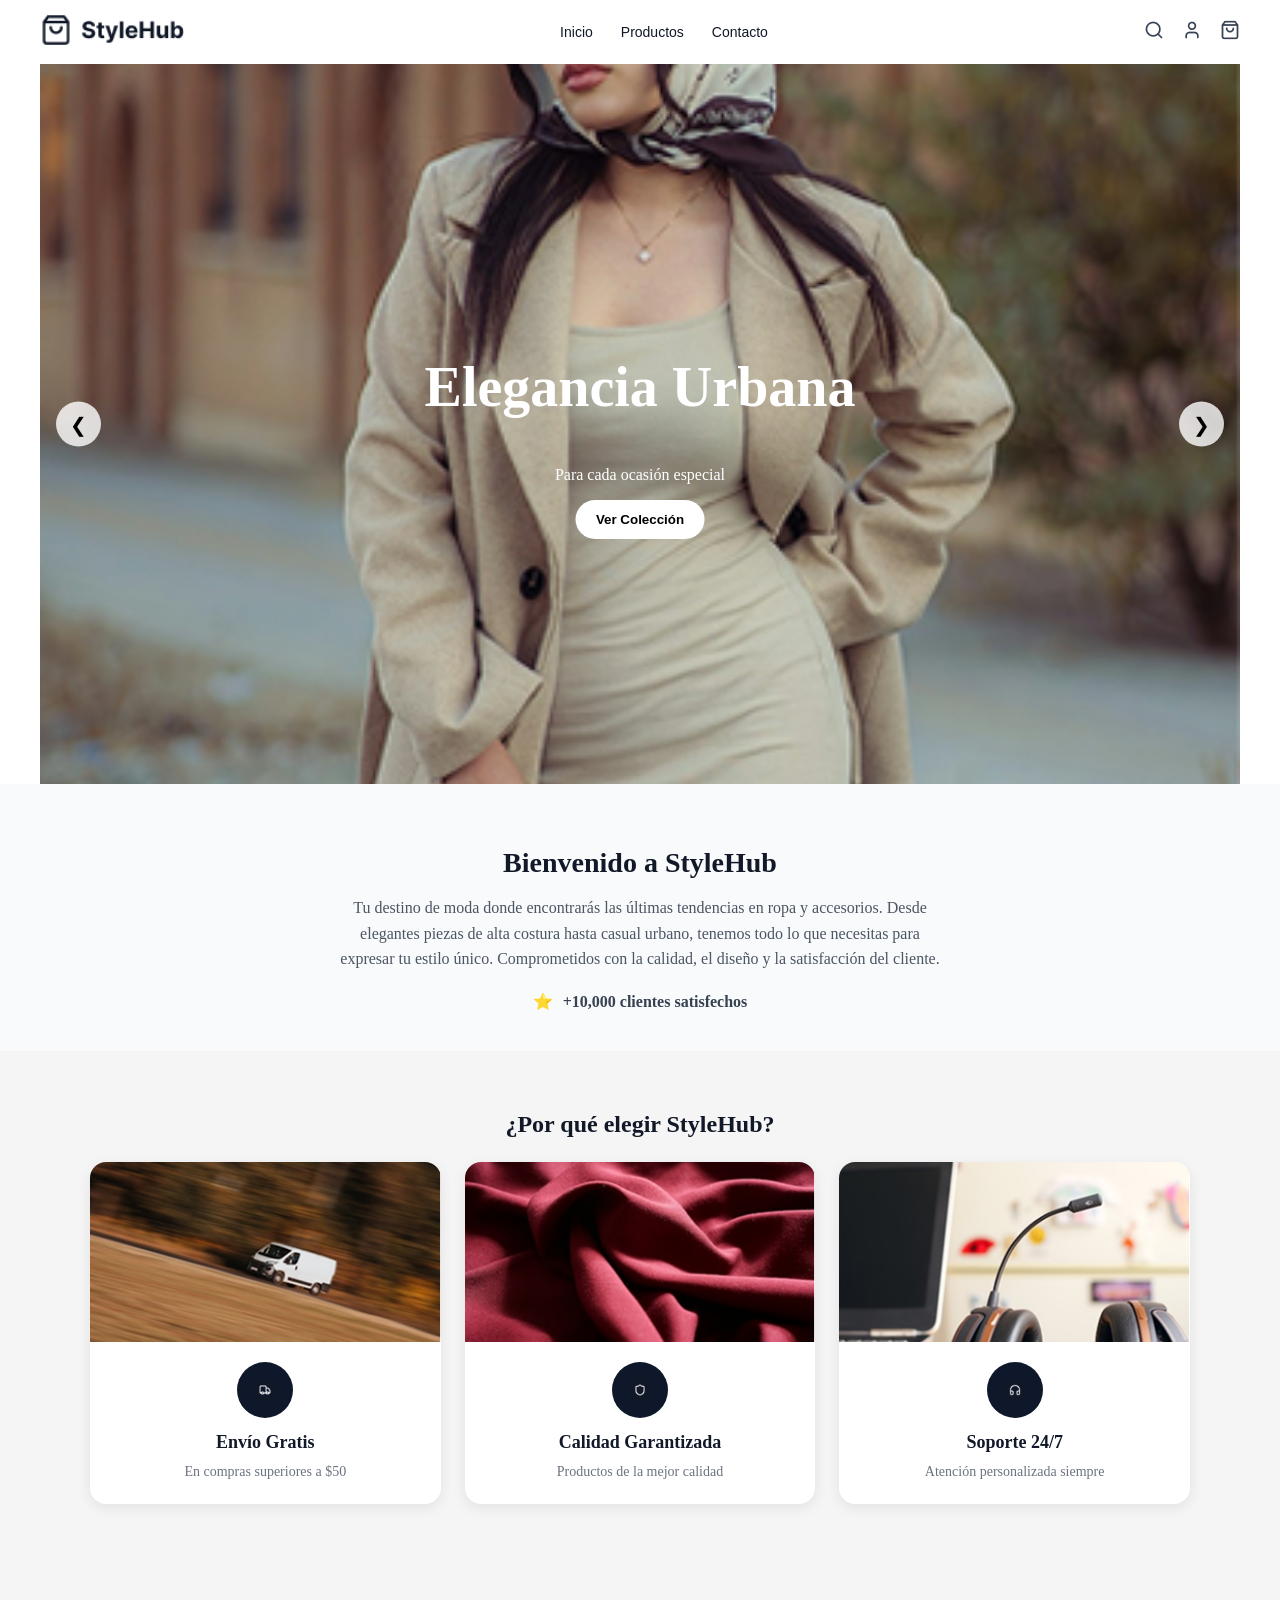
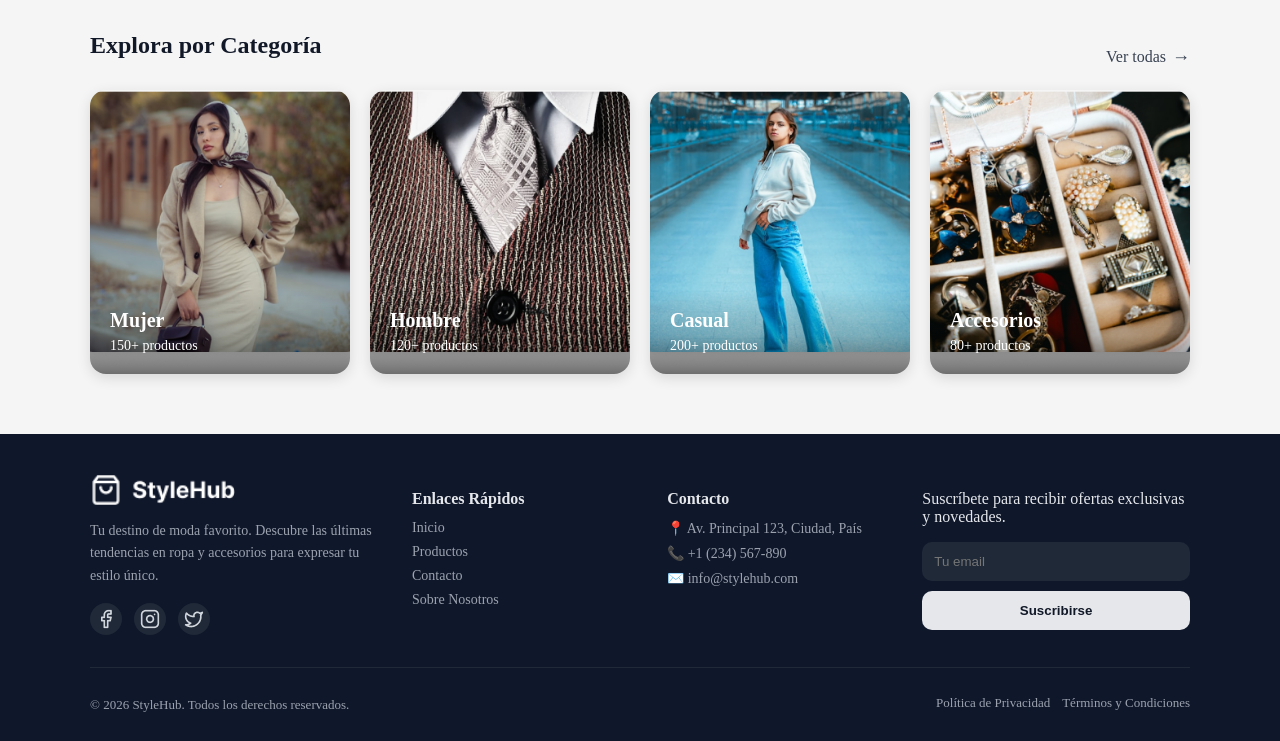
==== commit fe0dbac4: "." ====
--- a/index.html
+++ b/index.html
@@ -9,17 +9,29 @@
 <body>
     <header class="header">
   <div class="header__container">
-    
     <div class="header__brand">
       <img src="img/Link.png" alt="StyleHub">
-      </div>
-        <button class="header__menu" aria-label="Abrir menú">
-        <span></span>
-        <span></span>
-        <span></span>
-        </button>
-       </div>
-    </header>
+    </div>
+
+    <nav class="header__nav">
+      <a href="#">Inicio</a>
+      <a href="#">Productos</a>
+      <a href="#">Contacto</a>
+    </nav>
+
+    <div class="header__actions">
+      <a href="#" aria-label="Buscar"><img src="img/Icon.png"></a>
+      <a href="#" aria-label="Usuario"><img src="img/Icon (1).png"></a>
+      <a href="#" aria-label="Bolsa"><img src="img/Icon (2).png"></a>
+    </div>
+
+    <button class="header__menu" aria-label="Abrir menú">
+      <span></span>
+      <span></span>
+      <span></span>
+    </button>
+  </div>
+</header>
     <section class="hero">
       <img src="img/Image (Elegancia Urbana) 1.png" alt="Elegancia Urbana">
       <div class="hero__content">
@@ -93,9 +105,12 @@
     </div>
     </div>
     </section>
-    <section class="categories">
+   <section class="categories">
   <div class="categories__container">
-    <h2 class="categories__title">Explora por Categoría</h2>
+    <div class="categories__top">
+      <h2 class="categories__title">Explora por Categoría</h2>
+      <a href="#" class="categories__link">Ver todas <span>→</span></a>
+    </div>
 
     <div class="categories__list">
       <article class="category-card">
@@ -130,10 +145,6 @@
         </div>
       </article>
     </div>
-
-    <a href="#" class="categories__link">
-      Ver todas las categorías <span>→</span>
-    </a>
   </div>
 </section>
 <footer class="footer">
--- a/css/style.css
+++ b/css/style.css
@@ -10,15 +10,27 @@
   display: flex;
   align-items: center;
   justify-content: space-between;
-}
-.header__brand {
+  gap: 16px;
+}
+.header__brand img {
   height: 32px;
-}
-.header__brand img {
-  height: 100%;
   width: auto;
-  display: block;
-  object-fit: contain;
+}
+.header__nav {
+  display: none;
+}
+.header__nav a {
+  text-decoration: none;
+  color: #111827;
+  font-size: 14px;
+}
+.header__actions {
+  display: none;
+}
+.header__actions a {
+  text-decoration: none;
+  color: #111827;
+  font-size: 16px;
 }
 .header__menu {
   background: none;
@@ -27,12 +39,14 @@
   flex-direction: column;
   gap: 4px;
   cursor: pointer;
+  padding: 0;
 }
 .header__menu span {
   width: 24px;
   height: 2px;
   background-color: #111827;
   border-radius: 2px;
+  display: block;
 }
 
 .hero {
@@ -147,20 +161,19 @@
 }
 
 .why {
-  padding: 40px 16px;
+  padding: 60px 16px;
   background-color: #f5f5f5;
 }
 
 .why__container {
-  max-width: 420px;
+  max-width: 1100px;
   margin: 0 auto;
 }
 
 .why__title {
   margin: 0 0 24px;
-  font-size: 32px;
+  font-size: 24px;
   font-weight: 800;
-  line-height: 1.05;
   text-align: center;
   color: #111827;
 }
@@ -168,7 +181,7 @@
 .why__list {
   display: flex;
   flex-direction: column;
-  gap: 28px;
+  gap: 24px;
 }
 
 .why-card {
@@ -179,15 +192,13 @@
 }
 
 .why-card__image {
-  width: 100%;
-  height: 160px;
+  height: 180px;
 }
 
 .why-card__image img {
   width: 100%;
   height: 100%;
   object-fit: cover;
-  display: block;
 }
 
 .why-card__content {
@@ -210,7 +221,6 @@
   width: 24px;
   height: 24px;
   object-fit: contain;
-  display: block;
 }
 
 .why-card__title {
@@ -228,20 +238,34 @@
 }
 
 .categories {
-  padding: 32px 16px 40px;
+  padding: 60px 16px;
   background-color: #f5f5f5;
 }
 
 .categories__container {
-  max-width: 420px;
+  max-width: 1100px;
   margin: 0 auto;
 }
 
+.categories__top {
+  display: flex;
+  align-items: center;
+  justify-content: space-between;
+  margin-bottom: 24px;
+  gap: 16px;
+}
+
 .categories__title {
-  margin: 0 0 24px;
+  margin: 0;
   font-size: 24px;
   font-weight: 800;
   color: #111827;
+}
+
+.categories__link {
+  text-decoration: none;
+  color: #4b5563;
+  font-size: 14px;
 }
 
 .categories__list {
@@ -259,9 +283,8 @@
 
 .category-card img {
   width: 100%;
-  height: 270px;
+  height: 300px;
   object-fit: cover;
-  display: block;
 }
 
 .category-card__overlay {
@@ -283,7 +306,6 @@
 .category-card__text {
   margin: 0;
   font-size: 14px;
-  color: rgba(255, 255, 255, 0.9);
 }
 
 .categories__link {
@@ -435,4 +457,68 @@
   text-decoration: none;
 }
 
+@media (min-width: 1024px) {
+  .header {
+    padding: 14px 32px;
+  }
+  .header__container {
+    max-width: 1200px;
+    margin: 0 auto;
+  }
+  .header__nav {
+    display: flex;
+    gap: 28px;
+  }
+  .header__actions {
+    display: flex;
+    gap: 18px;
+    align-items: center;
+  }
+  .header__menu {
+    display: none;
+  }
+  .hero {
+    max-width: 1200px;
+    margin: 0 auto;
+  }
+  .hero img {
+    height: 720px;
+  }
+  .hero__content h1 {
+    font-size: 56px;
+  }
+  .why__list {
+    display: grid;
+    grid-template-columns: repeat(3, 1fr);
+    gap: 24px;
+  }
+  .categories__list {
+    display: grid;
+    grid-template-columns: repeat(4, 1fr);
+    gap: 20px;
+  }
+  .category-card img {
+    height: 280px;
+  }
+  .footer__container {
+    max-width: 1100px;
+    margin: 0 auto;
+    display: grid;
+    grid-template-columns: 1.3fr 1fr 1fr 1.2fr;
+    gap: 32px;
+    align-items: start;
+  }
+  .footer__bottom {
+    max-width: 1100px;
+    margin: 32px auto 0;
+    display: flex;
+    justify-content: space-between;
+    align-items: center;
+    text-align: left;
+  }
+}
+.header__nav {
+  font-family: "Poppins", sans-serif;
+}
+
 /*# sourceMappingURL=style.css.map */
